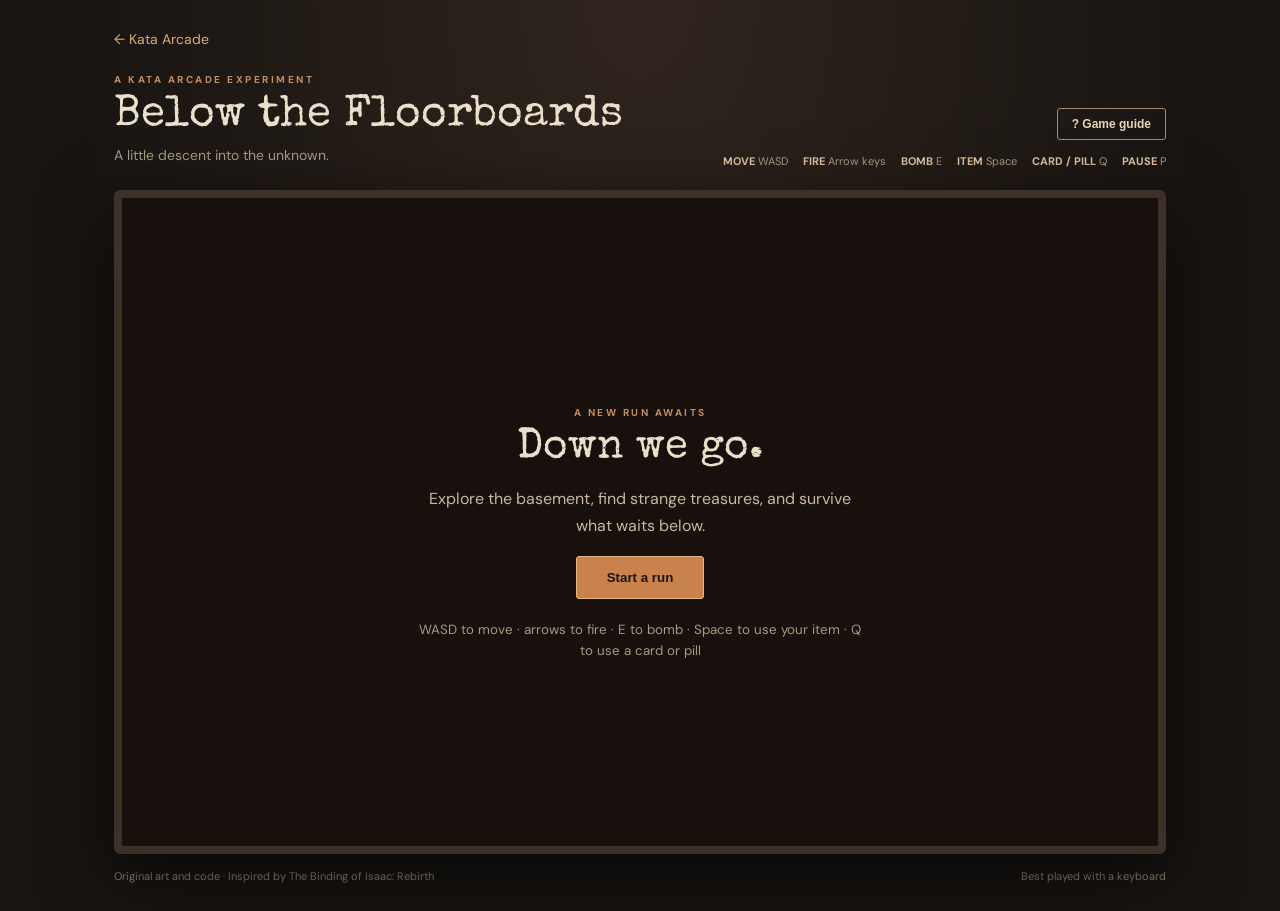
==== index.html @ 3231cd0e "Add swappable active items and batteries" ====
<!doctype html><html lang="en"><head><meta charset="utf-8"><meta name="viewport" content="width=device-width,initial-scale=1"><title>Below the Floorboards</title><link rel="stylesheet" href="style.css"></head><body><main><header><div><a href="https://intrepion.github.io/">← Kata Arcade</a><p class="eyebrow">A KATA ARCADE EXPERIMENT</p><h1>Below the Floorboards</h1><p>A little descent into the unknown.</p></div><div><button id="guide-open" class="guide-open" type="button" aria-haspopup="dialog" aria-controls="guide">? Game guide</button><div class="controls"><b>MOVE</b> WASD <b>FIRE</b> Arrow keys <b>BOMB</b> E <b>ITEM</b> Space <b>CARD / PILL</b> Q <b>PAUSE</b> P</div></div></header><section class="frame"><canvas id="game" width="960" height="600" aria-label="Game area"></canvas><div id="overlay"><div><p class="eyebrow">A NEW RUN AWAITS</p><h2>Down we go.</h2><p>Explore the basement, find strange treasures, and survive what waits below.</p><label id="unlock-option" class="unlock-option" hidden><input type="checkbox" id="unlock-select"> Start with the Lantern: one soul heart and faster movement</label><button id="start">Start a run</button><p id="unlock-status" class="unlock-status" aria-live="polite"></p><small>WASD to move · arrows to fire · E to bomb · Space to use your item · Q to use a card or pill</small></div></div></section><dialog id="guide" aria-labelledby="guide-title"><div class="guide-heading"><div><p class="eyebrow">FIELD NOTES</p><h2 id="guide-title">Game guide</h2></div><button id="guide-close" type="button" aria-label="Close game guide">Close ×</button></div><div class="guide-content"><p>This guide describes this early approximation. The game pauses while it is open.</p><h3>Power-ups</h3><p>Walk over a star-shaped upgrade to collect it; its label names the effect. Upgrades can appear in treasure rooms, shops, challenge chests, and after bosses. Shop upgrades cost coins. Their effects last for the rest of the run.</p><dl><dt>Damage · passive</dt><dd data-upgrade="damage">Adds 1.5 damage to each tear. Repeated pickups add more damage.</dd><dt>Rate · passive</dt><dd data-upgrade="rate">Reduces the delay between volleys by 0.045 seconds, to a minimum of 0.12 seconds. Repeated pickups stack until that limit.</dd><dt>Speed · passive</dt><dd data-upgrade="speed">Adds 25 movement speed. Repeated pickups stack.</dd><dt>Range · passive</dt><dd data-upgrade="range">Adds 100 units to the maximum distance tears can travel; walls and rocks can stop them sooner unless another upgrade changes that. Repeated pickups stack.</dd><dt>Health · passive</dt><dd data-upgrade="health">Adds and fills up to one red-heart container, subject to the 12-heart limit. Repeated pickups can add more containers until that limit.</dd><dt>Double shot (DOUBLE) · passive</dt><dd data-upgrade="double">Each volley fires two angled tears; each uses your current tear damage.</dd><dt>Piercing tears (PIERCE) · passive</dt><dd data-upgrade="pierce">Tears pass through enemies and can hit each enemy once. Rocks still stop them unless you also have Spectral tears.</dd><dt>Splash tears (BURST) · passive</dt><dd data-upgrade="burst">When a tear hits an enemy, other exposed enemies nearby take half that tear’s damage. Underground burrowers are not affected.</dd><dt>Spectral tears (SPECTRAL) · passive</dt><dd data-upgrade="spectral">Tears pass through rocks. They still stop at walls and enemies unless another upgrade changes that.</dd><dt>Rebound tears (BOUNCE) · passive</dt><dd data-upgrade="bounce">Each tear can bounce off room walls twice before disappearing. Its normal range still limits its lifetime.</dd><dt>Returning tears (RETURN) · passive</dt><dd data-upgrade="return">Halfway through its lifetime, each surviving tear reverses direction once. Homing stops steering it after the reversal. Without piercing, a hit still destroys it.</dd><dt>Patchwork Heart · active</dt><dd data-upgrade="active">Press <kbd>Space</kbd> when all three bars are filled to restore up to one red heart. Clearing a combat or boss room adds one bar, up to three. Using it at full red health still spends the charge.</dd><dt>Fury Tome · active</dt><dd data-active="fury">Press <kbd>Space</kbd> with three charges to add 2 tear damage until you leave the room. Multiple uses in the same room stack. It combines with tear modifiers.</dd><dt>Ashen Bell · active</dt><dd data-active="bell">Press <kbd>Space</kbd> with four charges to deal 25 damage to each exposed enemy in the room. Underground burrowers are unaffected.</dd><dt>Blood Power (BLOOD) · bargain</dt><dd data-upgrade="blood">Adds 3 damage to each tear; repeated purchases add more.</dd><dt>Homing tears (HOMING) · bargain</dt><dd data-upgrade="homing">Tears gently turn toward a nearby exposed enemy. Homing combines with double shot, piercing, splash, and damage upgrades; another homing pickup has no extra effect.</dd><dt>Lantern · unlocked start</dt><dd data-upgrade="lantern">After your first victory, choose the Lantern before starting a run to begin with one soul heart and 25 extra movement speed. The soul heart can be lost to damage.</dd></dl><p>Spectral, rebound, and returning tears combine with double shot, piercing, splash, and homing. Each tear can hit an enemy only once even if it returns or bounces. Repeated copies of these three modifiers have no extra effect. Damage, rate, speed, range, and health pickups stack within their limits. Double shot, piercing, and splash combine with each other and with damage and rate upgrades. Taking a second copy of double shot, piercing, splash, or homing has no additional effect.</p><h3>Active items</h3><p>Each treasure room also contains a fully charged Fury Tome or Ashen Bell. Walk over its diamond to swap it with your held active item; the old one stays on the floor with its current charge. Only one active item can be held. Step away briefly before swapping back. Combat and boss room clears add one charge to the held item; the challenge room adds one after all waves. A battery pickup adds one charge to the held item; it is left on the ground if the item is full. Shops sell batteries for five coins, and cleared rooms can drop them. The current item and charge appear in the upper-right HUD. These items and values are original approximations of Rebirth active-item mechanics.</p><h3>Curse room</h3><p>Each floor has an optional purple-marked curse room with two red chests. Crossing its door in either direction deals half a heart of damage unless you are currently invulnerable. Protective hearts are lost before red health; losing red health reduces the chance of a Bargain portal. Each chest randomly gives two soul hearts, a bomb and a key, three coins, or an ambush of two enemies. An ambush seals the room until defeated and charges Patchwork Heart on clearance. Chest odds and contents, guaranteed room generation, and door behavior are simplified approximations of Rebirth.</p><h3>Challenge room</h3><p>Each floor has an optional orange-marked challenge room. Its chest shows a passive upgrade. Touch it to take the upgrade and begin three waves of enemies; the doors stay shut until all three waves are defeated. Clearing all waves adds one charge to Patchwork Heart. You can leave without opening the chest. The room is an approximation: it always appears, has no health-entry requirement, and uses ordinary enemies rather than Rebirth’s full challenge-room rules.</p><h3>The Bargain</h3><p>After defeating the boss on floors 2–5, a diamond-marked portal may appear. It is guaranteed if you took no red-heart damage on that floor; otherwise its chance is 25%. Soul and black hearts absorb damage before red hearts. This is a simplified approximation of Rebirth’s deal rooms.</p><p>In the bargain room, walk over a star to trade the displayed red-heart containers for its upgrade. Blood Power costs one container; Homing costs two. Containers and any red health that no longer fits are lost for the run. The game refuses a purchase that would leave you with no health; soul and black hearts can keep you alive, but cannot be spent as payment. Use the upward-marked portal to return to the boss room. You can leave without buying.</p><h3>Cards &amp; pills</h3><p>Walk over a card or pill to pick it up. You can hold one at a time; picking up another swaps it with the one on the floor. Press <kbd>Q</kbd> to use the held card or pill once. Its name appears when picked up and in the upper-right HUD.</p><p>Card and pill drops and their effects are chosen at random. This game shows an effect's name before use; it does not have unidentified pills.</p><dl><dt>The Fool · card</dt><dd>Returns you to the starting room of the current floor.</dd><dt>The Lovers · card</dt><dd>Places two full red-heart pickups on the ground.</dd><dt>Death · card</dt><dd>Deals 40 damage to each exposed enemy in the current room; underground burrowers are unaffected.</dd><dt>Full Health · pill</dt><dd>Fills your red-heart containers. It does not add protective hearts.</dd><dt>Health Up · pill</dt><dd>Adds one full red-heart container and fills it, if there is room within the health limit.</dd><dt>Health Down · pill</dt><dd>Removes up to one full red-heart container, keeping at least one if you already have one. It does not create a container if you have none. Current red health is reduced if needed.</dd><dt>Speed Up · pill</dt><dd>Increases movement speed for the rest of the run.</dd></dl><h3>Deeper floors</h3><p>Each chapter has two floors: Basement, Caves, then Depths. Depths II ends with an original final boss. Defeat it and enter the exit to win. Your first victory unlocks an optional Lantern start for future runs: one soul heart and faster movement. The unlock is saved in your browser when storage is available; if saving fails, it lasts only until this page is closed or reloaded. Caves introduce burrowers: they move as a dark patch while underground, cannot hurt you or be damaged then, and emerge to attack. Caves and Depths can also contain orange chargers: they pause, aim at you, then rush in a straight line. Depths add purple enemies that fire a three-shot spread. Each chapter has its own boss and attack pattern.</p><h3>Hearts</h3><p>Damage is measured in half hearts. Protective hearts are lost from right to left before red health. Containers plus protective hearts are limited to 12 full hearts.</p><dl><dt><span class="red-heart" aria-hidden="true">♥</span> Red hearts</dt><dd>Your ordinary health fills red-heart containers. Red-heart pickups and the charged Patchwork Heart item restore missing red health, up to your container limit.</dd><dt><span class="soul-heart" aria-hidden="true">♥</span> Soul hearts</dt><dd>Blue protective health absorbs damage before red hearts. It is not restored by red-heart pickups.</dd><dt><span class="black-heart" aria-hidden="true">♥</span> Black hearts</dt><dd>Protective health that absorbs damage before red hearts. When a full black heart is completely depleted, it deals 40 damage to each exposed enemy in the room; underground burrowers are unaffected.</dd></dl><p>Press <kbd>Space</kbd> to use the equipped active item when fully charged; clearing rooms recharges it. Press <kbd>P</kbd> to pause the game outside this guide.</p></div></dialog><footer><span>Original art and code · Inspired by The Binding of Isaac: Rebirth</span><span>Best played with a keyboard</span></footer></main><script src="core.js?v=active-items"></script><script src="game.js?v=active-items-2"></script></body></html>
---- style.css ----
@import url('https://fonts.googleapis.com/css2?family=DM+Sans:wght@400;700&family=Special+Elite&display=swap');
:root{color-scheme:dark;background:#171411;color:#eadfca;font-family:'DM Sans',sans-serif}*{box-sizing:border-box}body{margin:0;background:radial-gradient(ellipse at top,#30251e,#171411 65%);min-height:100vh}main{max-width:1100px;margin:auto;padding:28px 24px}header{display:flex;justify-content:space-between;align-items:end;gap:30px;margin-bottom:18px}a{color:#d9aa77;text-decoration:none;font-size:14px}a:hover{text-decoration:underline}.eyebrow{font-size:10px;letter-spacing:.25em;color:#c68e60;font-weight:bold;margin:24px 0 8px}h1,h2{font-family:'Special Elite',Georgia,serif;margin:0;font-weight:400}h1{font-size:clamp(28px,4vw,44px)}header p:not(.eyebrow){margin:8px 0;color:#a89a87;font-size:14px}.controls{font-size:11px;line-height:2;color:#a89a87;text-align:right}.controls b{color:#dfc29e;margin-left:12px}.frame{position:relative;border:8px solid #3c3027;border-radius:6px;box-shadow:0 20px 70px #0009;overflow:hidden;background:#211914}canvas{display:block;width:100%;height:auto}#overlay{position:absolute;inset:0;display:grid;place-items:center;text-align:center;background:#160f0bd9;padding:20px}#overlay.hidden{display:none}#overlay>div{max-width:450px}h2{font-size:42px}#overlay p:not(.eyebrow){line-height:1.7;color:#c8b8a1}button{border:1px solid #e7b881;background:#c9814d;color:#20130e;padding:13px 30px;font-weight:bold;cursor:pointer;border-radius:3px}button:hover{background:#eda76d}small{display:block;margin-top:20px;color:#a89884;line-height:1.6}footer{display:flex;justify-content:space-between;color:#8e8071;font-size:11px;margin-top:15px;gap:15px}@media(max-width:650px){header{display:block}.controls{text-align:left;margin-top:14px}.controls b:first-child{margin-left:0}footer{display:block;line-height:2}}
.guide-open{display:block;margin:0 0 10px auto;padding:8px 14px;background:transparent;color:#ead5b7;border:1px solid #a78a6a;font-size:12px}.guide-open:hover{background:#4a3729;color:#fff}#guide{width:min(680px,calc(100% - 32px));max-height:min(80vh,760px);padding:0;border:1px solid #a88664;border-radius:8px;color:#eadfca;background:#241b16;box-shadow:0 24px 80px #000b}#guide::backdrop{background:#100b09c9}.guide-heading{position:sticky;top:0;z-index:1;display:flex;justify-content:space-between;align-items:center;gap:16px;padding:20px 24px;background:#2f241d;border-bottom:1px solid #594536}.guide-heading .eyebrow{margin:0 0 8px}.guide-heading h2{font-size:30px}.guide-heading button{padding:9px 14px;white-space:nowrap}.guide-content{padding:12px 24px 24px;font-size:14px;line-height:1.6}.guide-content h3{font-family:'Special Elite',Georgia,serif;font-size:22px;font-weight:400;color:#eac293;margin:24px 0 10px}.guide-content p{color:#cbbba7}.guide-content dt{font-weight:700;color:#efdbc0;margin-top:15px}.guide-content dd{margin:3px 0 0;color:#cbbba7}.guide-content kbd{font:700 12px 'DM Sans',sans-serif;background:#534235;border:1px solid #937a61;border-radius:3px;padding:2px 6px;color:#fff}.red-heart{color:#dd655b}.soul-heart{color:#9cdcec}.black-heart{color:#b6a2c5}button:focus-visible,#guide:focus-visible{outline:3px solid #f5d095;outline-offset:3px}@media(max-width:650px){.guide-open{margin:12px 0 0}.guide-heading{padding:16px}.guide-content{padding:10px 16px 20px}.guide-heading h2{font-size:25px}}
.unlock-option{display:block;margin:16px auto 12px;max-width:390px;font-size:13px;color:#edcf9e;line-height:1.5}.unlock-option[hidden]{display:none}.unlock-option input{accent-color:#d3935c;margin-right:8px}.unlock-status{font-size:12px!important;line-height:1.4!important;margin:10px 0!important}
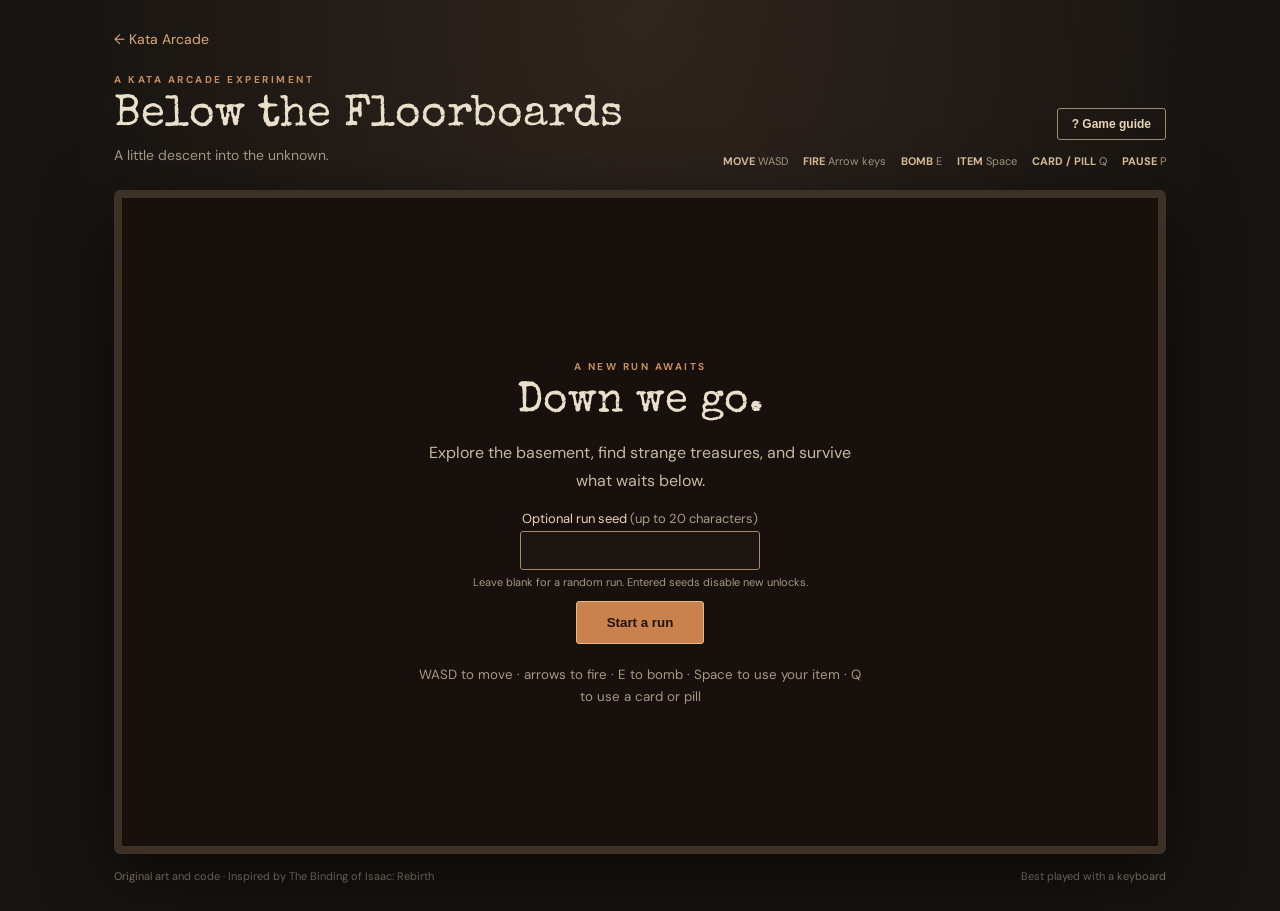
==== commit 4d73f6bd: "Add shareable seeded runs" ====
--- a/index.html
+++ b/index.html
@@ -1 +1 @@
-<!doctype html><html lang="en"><head><meta charset="utf-8"><meta name="viewport" content="width=device-width,initial-scale=1"><title>Below the Floorboards</title><link rel="stylesheet" href="style.css"></head><body><main><header><div><a href="https://intrepion.github.io/">← Kata Arcade</a><p class="eyebrow">A KATA ARCADE EXPERIMENT</p><h1>Below the Floorboards</h1><p>A little descent into the unknown.</p></div><div><button id="guide-open" class="guide-open" type="button" aria-haspopup="dialog" aria-controls="guide">? Game guide</button><div class="controls"><b>MOVE</b> WASD <b>FIRE</b> Arrow keys <b>BOMB</b> E <b>ITEM</b> Space <b>CARD / PILL</b> Q <b>PAUSE</b> P</div></div></header><section class="frame"><canvas id="game" width="960" height="600" aria-label="Game area"></canvas><div id="overlay"><div><p class="eyebrow">A NEW RUN AWAITS</p><h2>Down we go.</h2><p>Explore the basement, find strange treasures, and survive what waits below.</p><label id="unlock-option" class="unlock-option" hidden><input type="checkbox" id="unlock-select"> Start with the Lantern: one soul heart and faster movement</label><button id="start">Start a run</button><p id="unlock-status" class="unlock-status" aria-live="polite"></p><small>WASD to move · arrows to fire · E to bomb · Space to use your item · Q to use a card or pill</small></div></div></section><dialog id="guide" aria-labelledby="guide-title"><div class="guide-heading"><div><p class="eyebrow">FIELD NOTES</p><h2 id="guide-title">Game guide</h2></div><button id="guide-close" type="button" aria-label="Close game guide">Close ×</button></div><div class="guide-content"><p>This guide describes this early approximation. The game pauses while it is open.</p><h3>Power-ups</h3><p>Walk over a star-shaped upgrade to collect it; its label names the effect. Upgrades can appear in treasure rooms, shops, challenge chests, and after bosses. Shop upgrades cost coins. Their effects last for the rest of the run.</p><dl><dt>Damage · passive</dt><dd data-upgrade="damage">Adds 1.5 damage to each tear. Repeated pickups add more damage.</dd><dt>Rate · passive</dt><dd data-upgrade="rate">Reduces the delay between volleys by 0.045 seconds, to a minimum of 0.12 seconds. Repeated pickups stack until that limit.</dd><dt>Speed · passive</dt><dd data-upgrade="speed">Adds 25 movement speed. Repeated pickups stack.</dd><dt>Range · passive</dt><dd data-upgrade="range">Adds 100 units to the maximum distance tears can travel; walls and rocks can stop them sooner unless another upgrade changes that. Repeated pickups stack.</dd><dt>Health · passive</dt><dd data-upgrade="health">Adds and fills up to one red-heart container, subject to the 12-heart limit. Repeated pickups can add more containers until that limit.</dd><dt>Double shot (DOUBLE) · passive</dt><dd data-upgrade="double">Each volley fires two angled tears; each uses your current tear damage.</dd><dt>Piercing tears (PIERCE) · passive</dt><dd data-upgrade="pierce">Tears pass through enemies and can hit each enemy once. Rocks still stop them unless you also have Spectral tears.</dd><dt>Splash tears (BURST) · passive</dt><dd data-upgrade="burst">When a tear hits an enemy, other exposed enemies nearby take half that tear’s damage. Underground burrowers are not affected.</dd><dt>Spectral tears (SPECTRAL) · passive</dt><dd data-upgrade="spectral">Tears pass through rocks. They still stop at walls and enemies unless another upgrade changes that.</dd><dt>Rebound tears (BOUNCE) · passive</dt><dd data-upgrade="bounce">Each tear can bounce off room walls twice before disappearing. Its normal range still limits its lifetime.</dd><dt>Returning tears (RETURN) · passive</dt><dd data-upgrade="return">Halfway through its lifetime, each surviving tear reverses direction once. Homing stops steering it after the reversal. Without piercing, a hit still destroys it.</dd><dt>Patchwork Heart · active</dt><dd data-upgrade="active">Press <kbd>Space</kbd> when all three bars are filled to restore up to one red heart. Clearing a combat or boss room adds one bar, up to three. Using it at full red health still spends the charge.</dd><dt>Fury Tome · active</dt><dd data-active="fury">Press <kbd>Space</kbd> with three charges to add 2 tear damage until you leave the room. Multiple uses in the same room stack. It combines with tear modifiers.</dd><dt>Ashen Bell · active</dt><dd data-active="bell">Press <kbd>Space</kbd> with four charges to deal 25 damage to each exposed enemy in the room. Underground burrowers are unaffected.</dd><dt>Blood Power (BLOOD) · bargain</dt><dd data-upgrade="blood">Adds 3 damage to each tear; repeated purchases add more.</dd><dt>Homing tears (HOMING) · bargain</dt><dd data-upgrade="homing">Tears gently turn toward a nearby exposed enemy. Homing combines with double shot, piercing, splash, and damage upgrades; another homing pickup has no extra effect.</dd><dt>Lantern · unlocked start</dt><dd data-upgrade="lantern">After your first victory, choose the Lantern before starting a run to begin with one soul heart and 25 extra movement speed. The soul heart can be lost to damage.</dd></dl><p>Spectral, rebound, and returning tears combine with double shot, piercing, splash, and homing. Each tear can hit an enemy only once even if it returns or bounces. Repeated copies of these three modifiers have no extra effect. Damage, rate, speed, range, and health pickups stack within their limits. Double shot, piercing, and splash combine with each other and with damage and rate upgrades. Taking a second copy of double shot, piercing, splash, or homing has no additional effect.</p><h3>Active items</h3><p>Each treasure room also contains a fully charged Fury Tome or Ashen Bell. Walk over its diamond to swap it with your held active item; the old one stays on the floor with its current charge. Only one active item can be held. Step away briefly before swapping back. Combat and boss room clears add one charge to the held item; the challenge room adds one after all waves. A battery pickup adds one charge to the held item; it is left on the ground if the item is full. Shops sell batteries for five coins, and cleared rooms can drop them. The current item and charge appear in the upper-right HUD. These items and values are original approximations of Rebirth active-item mechanics.</p><h3>Curse room</h3><p>Each floor has an optional purple-marked curse room with two red chests. Crossing its door in either direction deals half a heart of damage unless you are currently invulnerable. Protective hearts are lost before red health; losing red health reduces the chance of a Bargain portal. Each chest randomly gives two soul hearts, a bomb and a key, three coins, or an ambush of two enemies. An ambush seals the room until defeated and charges Patchwork Heart on clearance. Chest odds and contents, guaranteed room generation, and door behavior are simplified approximations of Rebirth.</p><h3>Challenge room</h3><p>Each floor has an optional orange-marked challenge room. Its chest shows a passive upgrade. Touch it to take the upgrade and begin three waves of enemies; the doors stay shut until all three waves are defeated. Clearing all waves adds one charge to Patchwork Heart. You can leave without opening the chest. The room is an approximation: it always appears, has no health-entry requirement, and uses ordinary enemies rather than Rebirth’s full challenge-room rules.</p><h3>The Bargain</h3><p>After defeating the boss on floors 2–5, a diamond-marked portal may appear. It is guaranteed if you took no red-heart damage on that floor; otherwise its chance is 25%. Soul and black hearts absorb damage before red hearts. This is a simplified approximation of Rebirth’s deal rooms.</p><p>In the bargain room, walk over a star to trade the displayed red-heart containers for its upgrade. Blood Power costs one container; Homing costs two. Containers and any red health that no longer fits are lost for the run. The game refuses a purchase that would leave you with no health; soul and black hearts can keep you alive, but cannot be spent as payment. Use the upward-marked portal to return to the boss room. You can leave without buying.</p><h3>Cards &amp; pills</h3><p>Walk over a card or pill to pick it up. You can hold one at a time; picking up another swaps it with the one on the floor. Press <kbd>Q</kbd> to use the held card or pill once. Its name appears when picked up and in the upper-right HUD.</p><p>Card and pill drops and their effects are chosen at random. This game shows an effect's name before use; it does not have unidentified pills.</p><dl><dt>The Fool · card</dt><dd>Returns you to the starting room of the current floor.</dd><dt>The Lovers · card</dt><dd>Places two full red-heart pickups on the ground.</dd><dt>Death · card</dt><dd>Deals 40 damage to each exposed enemy in the current room; underground burrowers are unaffected.</dd><dt>Full Health · pill</dt><dd>Fills your red-heart containers. It does not add protective hearts.</dd><dt>Health Up · pill</dt><dd>Adds one full red-heart container and fills it, if there is room within the health limit.</dd><dt>Health Down · pill</dt><dd>Removes up to one full red-heart container, keeping at least one if you already have one. It does not create a container if you have none. Current red health is reduced if needed.</dd><dt>Speed Up · pill</dt><dd>Increases movement speed for the rest of the run.</dd></dl><h3>Deeper floors</h3><p>Each chapter has two floors: Basement, Caves, then Depths. Depths II ends with an original final boss. Defeat it and enter the exit to win. Your first victory unlocks an optional Lantern start for future runs: one soul heart and faster movement. The unlock is saved in your browser when storage is available; if saving fails, it lasts only until this page is closed or reloaded. Caves introduce burrowers: they move as a dark patch while underground, cannot hurt you or be damaged then, and emerge to attack. Caves and Depths can also contain orange chargers: they pause, aim at you, then rush in a straight line. Depths add purple enemies that fire a three-shot spread. Each chapter has its own boss and attack pattern.</p><h3>Hearts</h3><p>Damage is measured in half hearts. Protective hearts are lost from right to left before red health. Containers plus protective hearts are limited to 12 full hearts.</p><dl><dt><span class="red-heart" aria-hidden="true">♥</span> Red hearts</dt><dd>Your ordinary health fills red-heart containers. Red-heart pickups and the charged Patchwork Heart item restore missing red health, up to your container limit.</dd><dt><span class="soul-heart" aria-hidden="true">♥</span> Soul hearts</dt><dd>Blue protective health absorbs damage before red hearts. It is not restored by red-heart pickups.</dd><dt><span class="black-heart" aria-hidden="true">♥</span> Black hearts</dt><dd>Protective health that absorbs damage before red hearts. When a full black heart is completely depleted, it deals 40 damage to each exposed enemy in the room; underground burrowers are unaffected.</dd></dl><p>Press <kbd>Space</kbd> to use the equipped active item when fully charged; clearing rooms recharges it. Press <kbd>P</kbd> to pause the game outside this guide.</p></div></dialog><footer><span>Original art and code · Inspired by The Binding of Isaac: Rebirth</span><span>Best played with a keyboard</span></footer></main><script src="core.js?v=active-items"></script><script src="game.js?v=active-items-2"></script></body></html>
+<!doctype html><html lang="en"><head><meta charset="utf-8"><meta name="viewport" content="width=device-width,initial-scale=1"><title>Below the Floorboards</title><link rel="stylesheet" href="style.css?v=seed-runs"></head><body><main><header><div><a href="https://intrepion.github.io/">← Kata Arcade</a><p class="eyebrow">A KATA ARCADE EXPERIMENT</p><h1>Below the Floorboards</h1><p>A little descent into the unknown.</p></div><div><button id="guide-open" class="guide-open" type="button" aria-haspopup="dialog" aria-controls="guide">? Game guide</button><div class="controls"><b>MOVE</b> WASD <b>FIRE</b> Arrow keys <b>BOMB</b> E <b>ITEM</b> Space <b>CARD / PILL</b> Q <b>PAUSE</b> P</div></div></header><section class="frame"><canvas id="game" width="960" height="600" tabindex="-1" aria-label="Game area"></canvas><div id="overlay"><div><p class="eyebrow">A NEW RUN AWAITS</p><h2>Down we go.</h2><p>Explore the basement, find strange treasures, and survive what waits below.</p><label id="unlock-option" class="unlock-option" hidden><input type="checkbox" id="unlock-select"> Start with the Lantern: one soul heart and faster movement</label><label id="scout-option" class="unlock-option" hidden><input type="checkbox" id="scout-select"> Start as the Scout: two red hearts, faster movement, two keys and three coins</label><label id="vanguard-option" class="unlock-option" hidden><input type="checkbox" id="vanguard-select"> Start as the Vanguard: four red hearts, slower movement and no starting bomb</label><label class="seed-entry" for="seed-input">Optional run seed <span>(up to 20 characters)</span></label><input id="seed-input" class="seed-input" type="text" maxlength="20" autocomplete="off" spellcheck="false" aria-describedby="seed-help"><small id="seed-help">Leave blank for a random run. Entered seeds disable new unlocks.</small><button id="start">Start a run</button><p id="seed-info" class="seed-info" aria-live="polite"></p><p id="unlock-status" class="unlock-status" aria-live="polite"></p><small>WASD to move · arrows to fire · E to bomb · Space to use your item · Q to use a card or pill</small></div></div><div id="pause-reference" class="pause-reference" hidden aria-labelledby="pause-title"><div><h2 id="pause-title">Paused</h2><p><b>Move</b> WASD · <b>Fire</b> arrows · <b>Bomb</b> E<br><b>Active item</b> Space · <b>Card / pill</b> Q</p><p>Clear enemies to open doors and charge your item. Unlock alternate starts by completing floor goals. Shops need a key and coins. Purple doors cost health; orange challenge chests start three waves. Bomb walls for secrets; gold chests cost a key.</p><p><span class="red-heart">♥</span> Red heals · <span class="soul-heart">♥</span> Soul shields · <span class="black-heart">♥</span> Black shields burst when depleted.</p><p id="pause-seed"></p><div class="pause-actions"><button id="pause-resume" type="button">Resume (P)</button><button id="pause-guide" type="button" aria-haspopup="dialog" aria-controls="guide">Full game guide</button></div></div></div></section><dialog id="guide" aria-labelledby="guide-title"><div class="guide-heading"><div><p class="eyebrow">FIELD NOTES</p><h2 id="guide-title">Game guide</h2></div><button id="guide-close" type="button" aria-label="Close game guide">Close ×</button></div><div class="guide-content"><p>This guide describes this early approximation. The game pauses while it is open.</p><h3>Power-ups</h3><p>Walk over a star-shaped upgrade to collect it; its label names the effect. Upgrades can appear in treasure rooms, shops, challenge chests, and after bosses. Shop upgrades cost coins. Their effects last for the rest of the run.</p><dl><dt><span class="guide-icon upgrade" aria-hidden="true">✦</span>Damage · passive</dt><dd data-upgrade="damage">Adds 1.5 damage to each tear. Repeated pickups add more damage.</dd><dt><span class="guide-icon upgrade" aria-hidden="true">✦</span>Rate · passive</dt><dd data-upgrade="rate">Reduces the delay between volleys by 0.045 seconds, to a minimum of 0.12 seconds. Repeated pickups stack until that limit.</dd><dt><span class="guide-icon upgrade" aria-hidden="true">✦</span>Speed · passive</dt><dd data-upgrade="speed">Adds 25 movement speed. Repeated pickups stack.</dd><dt><span class="guide-icon upgrade" aria-hidden="true">✦</span>Range · passive</dt><dd data-upgrade="range">Adds 100 units to the maximum distance tears can travel; walls and rocks can stop them sooner unless another upgrade changes that. Repeated pickups stack.</dd><dt><span class="guide-icon upgrade" aria-hidden="true">✦</span>Health · passive</dt><dd data-upgrade="health">Adds and fills up to one red-heart container, subject to the 12-heart limit. Repeated pickups can add more containers until that limit.</dd><dt><span class="guide-icon upgrade" aria-hidden="true">✦</span>Double shot (DOUBLE) · passive</dt><dd data-upgrade="double">Each volley fires two angled tears; each uses your current tear damage.</dd><dt><span class="guide-icon upgrade" aria-hidden="true">✦</span>Piercing tears (PIERCE) · passive</dt><dd data-upgrade="pierce">Tears pass through enemies and can hit each enemy once. Rocks still stop them unless you also have Spectral tears.</dd><dt><span class="guide-icon upgrade" aria-hidden="true">✦</span>Splash tears (BURST) · passive</dt><dd data-upgrade="burst">When a tear hits an enemy, other exposed enemies nearby take half that tear’s damage. Underground burrowers are not affected.</dd><dt><span class="guide-icon upgrade" aria-hidden="true">✦</span>Spectral tears (SPECTRAL) · passive</dt><dd data-upgrade="spectral">Tears pass through rocks. They still stop at walls and enemies unless another upgrade changes that.</dd><dt><span class="guide-icon upgrade" aria-hidden="true">✦</span>Rebound tears (BOUNCE) · passive</dt><dd data-upgrade="bounce">Each tear can bounce off room walls twice before disappearing. Its normal range still limits its lifetime.</dd><dt><span class="guide-icon upgrade" aria-hidden="true">✦</span>Returning tears (RETURN) · passive</dt><dd data-upgrade="return">Halfway through its lifetime, each surviving tear reverses direction once. Homing stops steering it after the reversal. Without piercing, a hit still destroys it.</dd><dt><span class="guide-icon upgrade" aria-hidden="true">✦</span>Little Wisp (WISP) · familiar</dt><dd data-upgrade="wisp">A companion stays beside you and fires one tear in your firing direction every 0.8 seconds while you shoot. Its tears deal 3.5 damage, travel up to 780 units, and stop at rocks, walls, or the first enemy. Your tear upgrades and damage do not change its tears.</dd><dt><span class="guide-icon upgrade" aria-hidden="true">✦</span>Orbit Guard (ORBIT) · familiar</dt><dd data-upgrade="orbit">A shield circles you and blocks enemy projectiles that touch it. It does not block contact damage or damage enemies.</dd><dt><span class="guide-icon active" aria-hidden="true">◆</span>Patchwork Heart · active</dt><dd data-upgrade="active">Press <kbd>Space</kbd> when all three bars are filled to restore up to one red heart. Clearing a combat or boss room adds one bar, up to three. Using it at full red health still spends the charge.</dd><dt><span class="guide-icon active" aria-hidden="true">◆</span>Fury Tome · active</dt><dd data-active="fury">Press <kbd>Space</kbd> with three charges to add 2 tear damage until you leave the room. Multiple uses in the same room stack. It combines with tear modifiers.</dd><dt><span class="guide-icon active" aria-hidden="true">◆</span>Ashen Bell · active</dt><dd data-active="bell">Press <kbd>Space</kbd> with four charges to deal 25 damage to each exposed enemy in the room. Underground burrowers are unaffected.</dd><dt><span class="guide-icon upgrade" aria-hidden="true">✦</span>Blood Power (BLOOD) · bargain</dt><dd data-upgrade="blood">Adds 3 damage to each tear; repeated purchases add more.</dd><dt><span class="guide-icon upgrade" aria-hidden="true">✦</span>Homing tears (HOMING) · bargain</dt><dd data-upgrade="homing">Tears gently turn toward a nearby exposed enemy. Homing combines with double shot, piercing, splash, and damage upgrades; another homing pickup has no extra effect.</dd><dt><span class="guide-icon lantern" aria-hidden="true">●</span>Lantern · unlocked start</dt><dd data-upgrade="lantern">After your first victory, choose the Lantern before starting a run to begin with one soul heart and 25 extra movement speed. The soul heart can be lost to damage.</dd><dt><span class="guide-icon scout" aria-hidden="true">●</span>Scout · unlocked start</dt><dd data-profile="scout">Defeat the Caves II boss to unlock. Starts with two red hearts, 215 movement speed, two keys and three coins. Starts with the usual one bomb and Patchwork Heart.</dd><dt><span class="guide-icon vanguard" aria-hidden="true">●</span>Vanguard · unlocked start</dt><dd data-profile="vanguard">Defeat the Basement II boss without losing red health on that floor to unlock. Starts with four red hearts, 165 movement speed, one key, no coins and no bomb. Starts with Patchwork Heart.</dd></dl><p>Spectral, rebound, and returning tears combine with double shot, piercing, splash, and homing. Each tear can hit an enemy only once even if it returns or bounces. Repeated copies of these three modifiers, Little Wisp, or Orbit Guard have no extra effect. Damage, rate, speed, range, and health pickups stack within their limits. Double shot, piercing, and splash combine with each other and with damage and rate upgrades. Taking a second copy of double shot, piercing, splash, or homing has no additional effect.</p><h3>Shop and pickups</h3><p>The green-marked shop costs one key to enter. Walk over a priced item to buy it; each item can be bought once. The shop stocks all five entries below. Prices and inventory are fixed in this game.</p><dl class="shop-list"><dt><span class="guide-icon red-heart" aria-hidden="true">♥</span>Red heart · 3 coins</dt><dd data-shop="heart">Restores up to one red heart; remains for sale if red health is full.</dd><dt><span class="guide-icon key" aria-hidden="true">⚿</span>Key · 5 coins</dt><dd data-shop="key">Adds one key for shops or later treasure rooms.</dd><dt><span class="guide-icon bomb" aria-hidden="true">●</span>Bomb · 5 coins</dt><dd data-shop="bomb">Adds one bomb. Press E to place it; explosions damage enemies, rocks and you, and can reveal secret doors.</dd><dt><span class="guide-icon upgrade" aria-hidden="true">✦</span>Random upgrade · 10 coins</dt><dd data-shop="upgrade" data-shop-upgrades="damage,rate,double,pierce,burst,spectral,bounce,return,wisp,orbit">One random Damage, Rate, Double, Pierce, Burst, Spectral, Bounce, Return, Wisp or Orbit upgrade. The label identifies it; see Power-ups above. Speed, Range and Health do not appear in shops.</dd><dt><span class="guide-icon battery" aria-hidden="true">▣</span>Battery · 5 coins</dt><dd data-shop="battery">Adds one charge to the held active item; remains for sale without spending coins if it is fully charged.</dd></dl><p><span class="guide-icon coin" aria-hidden="true">◉</span>Coins buy shop goods. <span class="guide-icon key" aria-hidden="true">⚿</span>Keys and <span class="guide-icon bomb" aria-hidden="true">●</span>bombs are shown beside them in the HUD.</p><h3>Run seeds</h3><dl><dt><span class="guide-icon seed" aria-hidden="true">#</span>Run seed</dt><dd>Leave the seed field blank for a random run that can unlock starts, or enter up to 20 characters to replay a floor layout and its initially placed items. Seeds are case-insensitive. The current seed appears in the HUD and pause reference; the last seed appears after a run. Entering a seed disables new profile unlocks, including Lantern. Enemy behavior and later drops can differ with play and timing; seeds are not compatible with Rebirth.</dd></dl><h3>Chests and hidden rooms</h3><p>Cleared ordinary combat rooms can drop a chest. Touch it to open it; its contents appear nearby. Chest rewards and chances are simplified for this game.</p><dl><dt><span class="guide-icon chest" aria-hidden="true">·</span>Chest</dt><dd>Opens for free and randomly gives two coins, a bomb, a key, or a red heart.</dd><dt><span class="guide-icon gold-chest" aria-hidden="true">⚿</span>Gold chest</dt><dd>Costs one key to open. It randomly gives three coins, a bomb and key and soul heart, two soul hearts, or one passive upgrade. It stays closed if you have no keys.</dd><dt><span class="guide-icon chest" aria-hidden="true">?</span>Red chest</dt><dd>Appears in curse rooms; it can give supplies or an enemy ambush, as described below.</dd></dl><p><span class="guide-icon bomb" aria-hidden="true">●</span>Bomb the center of a wall to reveal a hidden door. Each floor has a secret room; a deeper secret room is also placed when a suitable location exists. The deeper secret touches one ordinary or starting room and tends toward the boss. It contains a soul heart and a gold chest. Hidden rooms are absent from the map until entered.</p><h3>Active items</h3><p>Each treasure room also contains a fully charged Fury Tome or Ashen Bell. Walk over its diamond to swap it with your held active item; the old one stays on the floor with its current charge. Only one active item can be held. Step away briefly before swapping back. Combat and boss room clears add one charge to the held item; the challenge room adds one after all waves. A battery pickup adds one charge to the held item; it is left on the ground if the item is full. Shops sell batteries for five coins, and cleared rooms can drop them. The current item and charge appear in the upper-right HUD. These items and values are original approximations of Rebirth active-item mechanics.</p><h3>Curse room</h3><p>Each floor has an optional purple-marked curse room with two red chests. Crossing its door in either direction deals half a heart of damage unless you are currently invulnerable. Protective hearts are lost before red health; losing red health reduces the chance of a Bargain portal. Each chest randomly gives two soul hearts, a bomb and a key, three coins, or an ambush of two enemies. An ambush seals the room until defeated and charges the held active item on clearance. Chest odds and contents, guaranteed room generation, and door behavior are simplified approximations of Rebirth.</p><h3>Challenge room</h3><p>Each floor has an optional orange-marked challenge room. Its chest shows a passive upgrade. Touch it to take the upgrade and begin three waves of enemies; the doors stay shut until all three waves are defeated. Clearing all waves adds one charge to the held active item. You can leave without opening the chest. The room is an approximation: it always appears, has no health-entry requirement, and uses ordinary enemies rather than Rebirth’s full challenge-room rules.</p><h3>The Bargain</h3><p>After defeating the boss on floors 2–5, a diamond-marked portal may appear. It is guaranteed if you took no red-heart damage on that floor; otherwise its chance is 25%. Soul and black hearts absorb damage before red hearts. This is a simplified approximation of Rebirth’s deal rooms.</p><p>In the bargain room, walk over a star to trade the displayed red-heart containers for its upgrade. Blood Power costs one container; Homing costs two. Containers and any red health that no longer fits are lost for the run. The game refuses a purchase that would leave you with no health; soul and black hearts can keep you alive, but cannot be spent as payment. Use the upward-marked portal to return to the boss room. You can leave without buying.</p><h3>Cards &amp; pills</h3><p>Walk over a card or pill to pick it up. You can hold one at a time; picking up another swaps it with the one on the floor. Press <kbd>Q</kbd> to use the held card or pill once. Its name appears when picked up and in the upper-right HUD.</p><p>Cards share the same card picture and pills share the same pill picture; their labels distinguish the effects. Card and pill drops and their effects are chosen at random. This game shows an effect's name before use; it does not have unidentified pills.</p><dl><dt><span class="guide-icon card" aria-hidden="true">▣</span>The Fool · card</dt><dd>Returns you to the starting room of the current floor.</dd><dt><span class="guide-icon card" aria-hidden="true">▣</span>The Lovers · card</dt><dd>Places two full red-heart pickups on the ground.</dd><dt><span class="guide-icon card" aria-hidden="true">▣</span>Death · card</dt><dd>Deals 40 damage to each exposed enemy in the current room; underground burrowers are unaffected.</dd><dt><span class="guide-icon pill" aria-hidden="true">●</span>Full Health · pill</dt><dd>Fills your red-heart containers. It does not add protective hearts.</dd><dt><span class="guide-icon pill" aria-hidden="true">●</span>Health Up · pill</dt><dd>Adds one full red-heart container and fills it, if there is room within the health limit.</dd><dt><span class="guide-icon pill" aria-hidden="true">●</span>Health Down · pill</dt><dd>Removes up to one full red-heart container, keeping at least one if you already have one. It does not create a container if you have none. Current red health is reduced if needed.</dd><dt><span class="guide-icon pill" aria-hidden="true">●</span>Speed Up · pill</dt><dd>Increases movement speed for the rest of the run.</dd></dl><h3>Rooms and enemies at a glance</h3><div class="visual-key"><div><span class="guide-icon door-treasure" aria-hidden="true">▯</span>Gold door: treasure</div><div><span class="guide-icon door-shop" aria-hidden="true">▯</span>Green door: shop</div><div><span class="guide-icon door-boss" aria-hidden="true">▯</span>Red door: boss</div><div><span class="guide-icon door-challenge" aria-hidden="true">▯</span>Orange: challenge</div><div><span class="guide-icon door-curse" aria-hidden="true">▯</span>Purple: curse</div><div><span class="guide-icon chest" aria-hidden="true">?</span>Red chest: random reward or ambush</div><div><span class="guide-icon enemy-chaser" aria-hidden="true">●</span>Chaser: approaches you</div><div><span class="guide-icon enemy-spitter" aria-hidden="true">●</span>Spitter: fires at you</div><div><span class="guide-icon enemy-burrower" aria-hidden="true">●</span>Burrower: hides underground</div><div><span class="guide-icon enemy-charger" aria-hidden="true">●</span>Charger: aims, then rushes</div><div><span class="guide-icon enemy-fan" aria-hidden="true">●</span>Fan: fires a spread</div><div><span class="guide-icon portal" aria-hidden="true">◇</span>Bargain portal</div><div><span class="guide-icon portal" aria-hidden="true">↓</span>Hatch: next floor</div><div><span class="guide-icon portal" aria-hidden="true">✦</span>Final exit: victory</div></div><h3>Deeper floors</h3><p>Each chapter has two floors: Basement, Caves, then Depths. Depths II ends with an original final boss. Defeat it and enter the exit to win. Your first victory unlocks an optional Lantern start for future runs: one soul heart and faster movement. Scout and Vanguard can also be unlocked as described in Power-ups. Choose at most one unlocked start before each run. Unlocks are saved in your browser when storage is available; if saving fails, they last only until this page is closed or reloaded. Caves introduce burrowers: they move as a dark patch while underground, cannot hurt you or be damaged then, and emerge to attack. Caves and Depths can also contain orange chargers: they pause, aim at you, then rush in a straight line. Depths add purple enemies that fire a three-shot spread. Each chapter has its own boss and attack pattern.</p><h3>Hearts</h3><p>Damage is measured in half hearts. Protective hearts are lost from right to left before red health. Containers plus protective hearts are limited to 12 full hearts.</p><dl><dt><span class="guide-icon red-heart" aria-hidden="true">♥</span> Red hearts</dt><dd>Your ordinary health fills red-heart containers. Red-heart pickups and the charged Patchwork Heart item restore missing red health, up to your container limit.</dd><dt><span class="guide-icon soul-heart" aria-hidden="true">♥</span> Soul hearts</dt><dd>Blue protective health absorbs damage before red hearts. It is not restored by red-heart pickups.</dd><dt><span class="guide-icon black-heart" aria-hidden="true">♥</span> Black hearts</dt><dd>Protective health that absorbs damage before red hearts. When a full black heart is completely depleted, it deals 40 damage to each exposed enemy in the room; underground burrowers are unaffected.</dd></dl><p>Press <kbd>Space</kbd> to use the equipped active item when fully charged; clearing rooms recharges it. Press <kbd>P</kbd> to pause the game outside this guide.</p></div></dialog><footer><span>Original art and code · Inspired by The Binding of Isaac: Rebirth</span><span>Best played with a keyboard</span></footer></main><script src="core.js?v=seed-runs"></script><script src="game.js?v=seed-runs"></script></body></html>
--- a/style.css
+++ b/style.css
@@ -2,3 +2,11 @@
 :root{color-scheme:dark;background:#171411;color:#eadfca;font-family:'DM Sans',sans-serif}*{box-sizing:border-box}body{margin:0;background:radial-gradient(ellipse at top,#30251e,#171411 65%);min-height:100vh}main{max-width:1100px;margin:auto;padding:28px 24px}header{display:flex;justify-content:space-between;align-items:end;gap:30px;margin-bottom:18px}a{color:#d9aa77;text-decoration:none;font-size:14px}a:hover{text-decoration:underline}.eyebrow{font-size:10px;letter-spacing:.25em;color:#c68e60;font-weight:bold;margin:24px 0 8px}h1,h2{font-family:'Special Elite',Georgia,serif;margin:0;font-weight:400}h1{font-size:clamp(28px,4vw,44px)}header p:not(.eyebrow){margin:8px 0;color:#a89a87;font-size:14px}.controls{font-size:11px;line-height:2;color:#a89a87;text-align:right}.controls b{color:#dfc29e;margin-left:12px}.frame{position:relative;border:8px solid #3c3027;border-radius:6px;box-shadow:0 20px 70px #0009;overflow:hidden;background:#211914}canvas{display:block;width:100%;height:auto}#overlay{position:absolute;inset:0;display:grid;place-items:center;text-align:center;background:#160f0bd9;padding:20px}#overlay.hidden{display:none}#overlay>div{max-width:450px}h2{font-size:42px}#overlay p:not(.eyebrow){line-height:1.7;color:#c8b8a1}button{border:1px solid #e7b881;background:#c9814d;color:#20130e;padding:13px 30px;font-weight:bold;cursor:pointer;border-radius:3px}button:hover{background:#eda76d}small{display:block;margin-top:20px;color:#a89884;line-height:1.6}footer{display:flex;justify-content:space-between;color:#8e8071;font-size:11px;margin-top:15px;gap:15px}@media(max-width:650px){header{display:block}.controls{text-align:left;margin-top:14px}.controls b:first-child{margin-left:0}footer{display:block;line-height:2}}
 .guide-open{display:block;margin:0 0 10px auto;padding:8px 14px;background:transparent;color:#ead5b7;border:1px solid #a78a6a;font-size:12px}.guide-open:hover{background:#4a3729;color:#fff}#guide{width:min(680px,calc(100% - 32px));max-height:min(80vh,760px);padding:0;border:1px solid #a88664;border-radius:8px;color:#eadfca;background:#241b16;box-shadow:0 24px 80px #000b}#guide::backdrop{background:#100b09c9}.guide-heading{position:sticky;top:0;z-index:1;display:flex;justify-content:space-between;align-items:center;gap:16px;padding:20px 24px;background:#2f241d;border-bottom:1px solid #594536}.guide-heading .eyebrow{margin:0 0 8px}.guide-heading h2{font-size:30px}.guide-heading button{padding:9px 14px;white-space:nowrap}.guide-content{padding:12px 24px 24px;font-size:14px;line-height:1.6}.guide-content h3{font-family:'Special Elite',Georgia,serif;font-size:22px;font-weight:400;color:#eac293;margin:24px 0 10px}.guide-content p{color:#cbbba7}.guide-content dt{font-weight:700;color:#efdbc0;margin-top:15px}.guide-content dd{margin:3px 0 0;color:#cbbba7}.guide-content kbd{font:700 12px 'DM Sans',sans-serif;background:#534235;border:1px solid #937a61;border-radius:3px;padding:2px 6px;color:#fff}.red-heart{color:#dd655b}.soul-heart{color:#9cdcec}.black-heart{color:#b6a2c5}button:focus-visible,#guide:focus-visible{outline:3px solid #f5d095;outline-offset:3px}@media(max-width:650px){.guide-open{margin:12px 0 0}.guide-heading{padding:16px}.guide-content{padding:10px 16px 20px}.guide-heading h2{font-size:25px}}
 .unlock-option{display:block;margin:16px auto 12px;max-width:390px;font-size:13px;color:#edcf9e;line-height:1.5}.unlock-option[hidden]{display:none}.unlock-option input{accent-color:#d3935c;margin-right:8px}.unlock-status{font-size:12px!important;line-height:1.4!important;margin:10px 0!important}
+
+/* Guide symbols repeat the glyphs and colors used on game pickups and doors. */
+.guide-icon{display:inline-flex;align-items:center;justify-content:center;width:32px;height:32px;margin-right:9px;vertical-align:middle;border-radius:5px;background:#4a382c;color:#eadbc4;font:700 25px Georgia,serif;flex:none}.guide-icon.upgrade{color:#e5c672}.guide-icon.active{color:#d8aee8}.guide-icon.card{color:#e8ddc5}.guide-icon.pill{color:#ddb1db}.guide-icon.key{color:#e1dac4}.guide-icon.bomb{color:#3a3633;background:#a8967d}.guide-icon.coin{color:#f2cf73}.guide-icon.battery{color:#f3e48b}.guide-icon.red-heart{color:#cf544d}.guide-icon.soul-heart{color:#9cdcec}.guide-icon.black-heart{color:#9d8faa}.guide-icon.lantern{color:#edc9aa}.door-treasure{color:#ddbc69}.door-shop{color:#9bd3a1}.door-boss{color:#b9443d}.door-challenge{color:#f1a357}.door-curse{color:#b7669a}.chest{color:#d34d64}.portal{color:#eed5ab}.enemy-chaser{color:#b16f62}.enemy-spitter{color:#a85151}.enemy-burrower{color:#c3a06d}.enemy-charger{color:#d68752}.enemy-fan{color:#795379}.visual-key{display:grid;grid-template-columns:repeat(auto-fit,minmax(210px,1fr));gap:8px;font-size:13px}.visual-key>div{display:flex;align-items:center;background:#30251e;border-radius:5px;padding:5px}.pause-reference{position:absolute;inset:0;z-index:2;display:grid;place-items:center;background:#130e0aeD;padding:16px;overflow:auto;text-align:center}.pause-reference[hidden]{display:none}.pause-reference>div{max-width:650px}.pause-reference h2{font-size:clamp(23px,4vw,38px)}.pause-reference p{font-size:clamp(11px,1.5vw,15px);line-height:1.45;margin:8px 0}.pause-actions{display:flex;justify-content:center;gap:10px;flex-wrap:wrap}.pause-actions button{padding:9px 14px;font-size:13px}@media(max-width:650px){.pause-reference{position:fixed;inset:0;z-index:5;padding:16px}.pause-reference p{font-size:14px}.guide-icon{width:30px;height:30px;font-size:23px}.visual-key{grid-template-columns:1fr}}
+.guide-icon.gold-chest{color:#e6c56e}
+.guide-icon.scout{color:#90bfaa}.guide-icon.vanguard{color:#be9dc5}
+@media(max-width:650px){#overlay{align-items:start;overflow:auto}}
+
+.seed-entry{display:block;font-size:13px;color:#ead5b7;margin:10px 0 4px}.seed-entry span{color:#aa9b89}.seed-input{width:min(100%,240px);padding:8px;border:1px solid #a78a6a;border-radius:3px;background:#1c1511;color:#fff;font:inherit;text-transform:uppercase}.seed-input:focus-visible{outline:3px solid #f5d095;outline-offset:2px}#seed-help{margin:4px auto 10px;font-size:11px}.seed-info{font-size:12px!important;margin:8px 0!important;overflow-wrap:anywhere}.guide-icon.seed{color:#e5c798}
